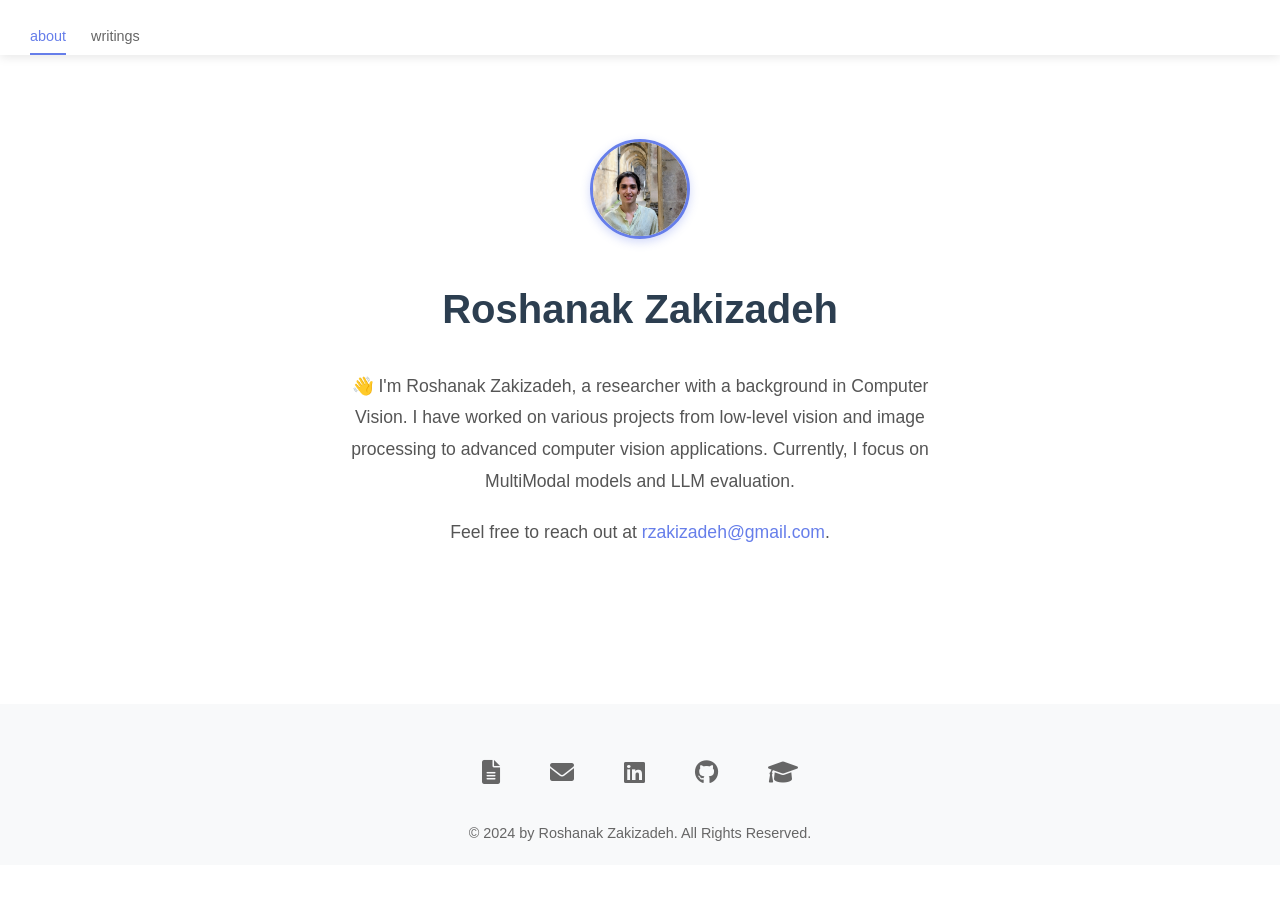
==== index.html @ 8b218d62 "Add cache busting parameter to force image reload" ====
<!DOCTYPE html>
<html lang="en">
<head>
    <meta charset="UTF-8">
    <meta name="viewport" content="width=device-width, initial-scale=1.0">
    <title>Roshanak Zakizadeh</title>
    <link rel="stylesheet" href="styles.css">
    <link rel="stylesheet" href="https://cdnjs.cloudflare.com/ajax/libs/font-awesome/6.0.0/css/all.min.css">
</head>
<body>
    <!-- Simple top bar -->
    <div class="top-bar"></div>
    
    <!-- Minimal tabs -->
    <nav class="minimal-nav">
        <div class="nav-tabs">
            <a href="index.html" class="tab-link active">about</a>
            <a href="https://medium.com/@rzakizadeh" class="tab-link" target="_blank">writings</a>
        </div>
    </nav>
    
    <main class="simple-main">
        <div class="profile-container">
            <div class="profile-picture">
                <img src="assets/profile.jpg?v=2" alt="Roshanak Zakizadeh" class="profile-img">
            </div>
            
            <h1>Roshanak Zakizadeh</h1>
            
            <div class="description">
                <p>👋 I'm Roshanak Zakizadeh, a researcher with a background in Computer Vision. I have worked on various projects from low-level vision and image processing to advanced computer vision applications. Currently, I focus on MultiModal models and LLM evaluation.</p>
                
                <p>Feel free to reach out at <a href="mailto:rzakizadeh@gmail.com">rzakizadeh@gmail.com</a>.</p>
            </div>
        </div>
    </main>
    
    <!-- Bottom icons -->
    <footer class="simple-footer">
        <div class="footer-icons">
            <a href="cv.html" class="footer-icon" title="CV">
                <i class="fas fa-file-alt"></i>
            </a>
            <a href="mailto:rzakizadeh@gmail.com" class="footer-icon" title="Email">
                <i class="fas fa-envelope"></i>
            </a>
            <a href="https://www.linkedin.com/in/roshanak-zakizadeh/" class="footer-icon" title="LinkedIn" target="_blank">
                <i class="fab fa-linkedin"></i>
            </a>
            <a href="https://github.com/roshanaz" class="footer-icon" title="GitHub" target="_blank">
                <i class="fab fa-github"></i>
            </a>
            <a href="https://scholar.google.com/citations?user=y65sgjgAAAAJ&hl=en" class="footer-icon" title="Google Scholar" target="_blank">
                <i class="fas fa-graduation-cap"></i>
            </a>
        </div>
        <div class="footer-text">
            <p>© 2024 by Roshanak Zakizadeh. All Rights Reserved.</p>
        </div>
    </footer>
</body>
</html>
---- styles.css ----
/* Reset and base styles */
* {
    margin: 0;
    padding: 0;
    box-sizing: border-box;
}

body {
    font-family: 'Segoe UI', Tahoma, Geneva, Verdana, sans-serif;
    line-height: 1.6;
    color: #333;
    background-color: #fff;
}

.container {
    max-width: 1200px;
    margin: 0 auto;
    padding: 0 20px;
}

/* Simple Layout Styles */
.top-bar {
    height: 4px;
    background: linear-gradient(135deg, #667eea 0%, #764ba2 100%);
    width: 100%;
}

/* Minimal Navigation Tabs */
.minimal-nav {
    padding: 20px 0 0 30px;
    background-color: #fff;
}

.nav-tabs {
    display: flex;
    gap: 25px;
}

.tab-link {
    color: #666;
    text-decoration: none;
    font-size: 0.9rem;
    font-weight: 400;
    padding: 5px 0;
    border-bottom: 2px solid transparent;
    transition: all 0.3s ease;
    position: relative;
}

.tab-link:hover {
    color: #667eea;
}

.tab-link.active {
    color: #667eea;
    border-bottom: 2px solid #667eea;
}

.simple-main {
    min-height: calc(100vh - 200px);
    display: flex;
    align-items: center;
    justify-content: center;
    padding: 60px 20px;
}

.profile-container {
    max-width: 800px;
    text-align: center;
}

.profile-picture {
    margin-bottom: 30px;
}

.profile-picture i {
    font-size: 120px;
    color: #667eea;
    opacity: 0.8;
}

.profile-img {
    width: 100px;
    height: 100px;
    border-radius: 50%;
    object-fit: cover;
    border: 3px solid #667eea;
    box-shadow: 0 3px 10px rgba(102, 126, 234, 0.3);
    transition: transform 0.3s ease, box-shadow 0.3s ease;
}

.profile-img:hover {
    transform: scale(1.05);
    box-shadow: 0 6px 20px rgba(102, 126, 234, 0.4);
}

.profile-container h1 {
    font-size: 2.5rem;
    margin-bottom: 30px;
    color: #2c3e50;
    font-weight: 600;
}

.description {
    max-width: 600px;
    margin: 0 auto;
}

.description p {
    font-size: 1.1rem;
    line-height: 1.8;
    color: #555;
    margin-bottom: 20px;
}

.description a {
    color: #667eea;
    text-decoration: none;
    transition: color 0.3s ease;
}

.description a:hover {
    color: #764ba2;
    text-decoration: underline;
}

.simple-footer {
    background-color: #f8f9fa;
    padding: 40px 20px 20px;
    text-align: center;
}

.footer-icons {
    display: flex;
    justify-content: center;
    gap: 30px;
    margin-bottom: 20px;
}

.footer-icon {
    color: #666;
    font-size: 1.5rem;
    transition: all 0.3s ease;
    text-decoration: none;
    padding: 10px;
    border-radius: 50%;
}

.footer-icon:hover {
    color: #667eea;
    transform: translateY(-2px);
}

.footer-text p {
    color: #666;
    font-size: 0.9rem;
    margin: 0;
}

/* Navigation */
nav {
    background: #fff;
    box-shadow: 0 2px 10px rgba(0,0,0,0.1);
    position: fixed;
    top: 0;
    width: 100%;
    z-index: 1000;
}

.nav-container {
    max-width: 1200px;
    margin: 0 auto;
    padding: 0 20px;
    display: flex;
    justify-content: space-between;
    align-items: center;
    height: 70px;
}

.logo h2 {
    color: #2c3e50;
    font-weight: 600;
}

.nav-menu {
    display: flex;
    list-style: none;
    gap: 30px;
}

.nav-link {
    text-decoration: none;
    color: #333;
    font-weight: 500;
    transition: color 0.3s ease;
    position: relative;
}

.nav-link:hover,
.nav-link.active {
    color: #3498db;
}

.nav-link.active::after {
    content: '';
    position: absolute;
    bottom: -5px;
    left: 0;
    width: 100%;
    height: 2px;
    background: #3498db;
}

/* Hero Section */
.hero {
    background: linear-gradient(135deg, #667eea 0%, #764ba2 100%);
    color: white;
    min-height: 100vh;
    display: flex;
    align-items: center;
    text-align: center;
    padding-top: 70px;
}

.hero-content h1 {
    font-size: 3.5rem;
    margin-bottom: 1rem;
    font-weight: 700;
}

.hero-subtitle {
    font-size: 1.3rem;
    margin-bottom: 2rem;
    opacity: 0.9;
}

.hero-buttons {
    display: flex;
    gap: 20px;
    justify-content: center;
    flex-wrap: wrap;
}

/* Buttons */
.btn {
    display: inline-block;
    padding: 12px 30px;
    text-decoration: none;
    border-radius: 5px;
    font-weight: 500;
    transition: all 0.3s ease;
    cursor: pointer;
    border: none;
    font-size: 1rem;
}

.btn-primary {
    background: #3498db;
    color: white;
}

.btn-primary:hover {
    background: #2980b9;
    transform: translateY(-2px);
}

.btn-secondary {
    background: transparent;
    color: white;
    border: 2px solid white;
}

.btn-secondary:hover {
    background: white;
    color: #333;
    transform: translateY(-2px);
}

/* Sections */
section {
    padding: 80px 0;
}

.about {
    background: #f8f9fa;
}

.about h2,
.contact h2 {
    font-size: 2.5rem;
    margin-bottom: 2rem;
    text-align: center;
    color: #2c3e50;
}

.about p {
    font-size: 1.1rem;
    max-width: 800px;
    margin: 0 auto 3rem;
    text-align: center;
    color: #666;
}

.skills h3 {
    font-size: 1.5rem;
    margin-bottom: 1.5rem;
    text-align: center;
    color: #2c3e50;
}

.skills-grid {
    display: flex;
    flex-wrap: wrap;
    gap: 15px;
    justify-content: center;
}

.skill-tag {
    background: #3498db;
    color: white;
    padding: 8px 16px;
    border-radius: 25px;
    font-size: 0.9rem;
    font-weight: 500;
}

/* Contact Section */
.contact {
    text-align: center;
}

.contact p {
    font-size: 1.1rem;
    margin-bottom: 2rem;
    color: #666;
}

.contact-links {
    display: flex;
    gap: 20px;
    justify-content: center;
    flex-wrap: wrap;
}

.contact-link {
    display: inline-block;
    padding: 12px 25px;
    background: #3498db;
    color: white;
    text-decoration: none;
    border-radius: 5px;
    font-weight: 500;
    transition: all 0.3s ease;
}

.contact-link:hover {
    background: #2980b9;
    transform: translateY(-2px);
}

/* CV Styles */
.cv-main {
    padding-top: 70px;
    min-height: 100vh;
}

.cv-section {
    padding: 40px 0;
}

.cv-header {
    text-align: center;
    margin-bottom: 40px;
}

.cv-header h1 {
    font-size: 2.5rem;
    color: #2c3e50;
    margin-bottom: 10px;
}

.cv-header p {
    font-size: 1.1rem;
    color: #666;
    margin-bottom: 30px;
}

.cv-actions {
    display: flex;
    gap: 20px;
    justify-content: center;
    flex-wrap: wrap;
}

.pdf-container {
    max-width: 1000px;
    margin: 0 auto;
    background: white;
    border-radius: 10px;
    box-shadow: 0 5px 15px rgba(0,0,0,0.1);
}

.pdf-container iframe {
    width: 100%;
    border: none;
    border-radius: 10px;
}

.cv-fallback {
    max-width: 600px;
    margin: 40px auto 0;
    padding: 30px;
    background: #f8f9fa;
    border-radius: 10px;
    text-align: center;
}

.cv-fallback h2 {
    color: #2c3e50;
    margin-bottom: 15px;
}

.cv-fallback ul {
    list-style: none;
    margin-top: 20px;
}

.cv-fallback li {
    margin: 10px 0;
}

.cv-fallback a {
    color: #3498db;
    text-decoration: none;
    font-weight: 500;
}

.cv-fallback a:hover {
    text-decoration: underline;
}

/* Footer */
footer {
    background: #2c3e50;
    color: white;
    text-align: center;
    padding: 20px 0;
}

/* Responsive Design */
@media (max-width: 768px) {
    .nav-menu {
        display: none;
    }

    .minimal-nav {
        padding: 15px 0 0 20px;
    }

    .nav-tabs {
        gap: 20px;
    }

    .hero-content h1 {
        font-size: 2.5rem;
    }

    .hero-subtitle {
        font-size: 1.1rem;
    }

    .hero-buttons {
        flex-direction: column;
        align-items: center;
    }

    .btn {
        width: 200px;
    }

    .contact-links {
        flex-direction: column;
        align-items: center;
    }

    .contact-link {
        width: 200px;
    }

    .cv-actions {
        flex-direction: column;
        align-items: center;
    }

    .pdf-container iframe {
        height: 600px;
    }

    .profile-container h1 {
        font-size: 2rem;
    }

    .footer-icons {
        gap: 20px;
    }
}

@media (max-width: 480px) {
    .nav-container {
        padding: 0 15px;
        height: 60px;
    }

    .logo h2 {
        font-size: 1.3rem;
    }

    .minimal-nav {
        padding: 10px 0 0 15px;
    }

    .tab-link {
        font-size: 0.85rem;
    }

    .hero {
        padding: 20px 15px;
    }

    .hero-content h1 {
        font-size: 2rem;
    }

    section {
        padding: 60px 0;
    }

    .profile-picture i {
        font-size: 80px;
    }

    .profile-img {
        width: 80px;
        height: 80px;
    }

    .profile-container h1 {
        font-size: 1.8rem;
    }

    .description p {
        font-size: 1rem;
    }
}
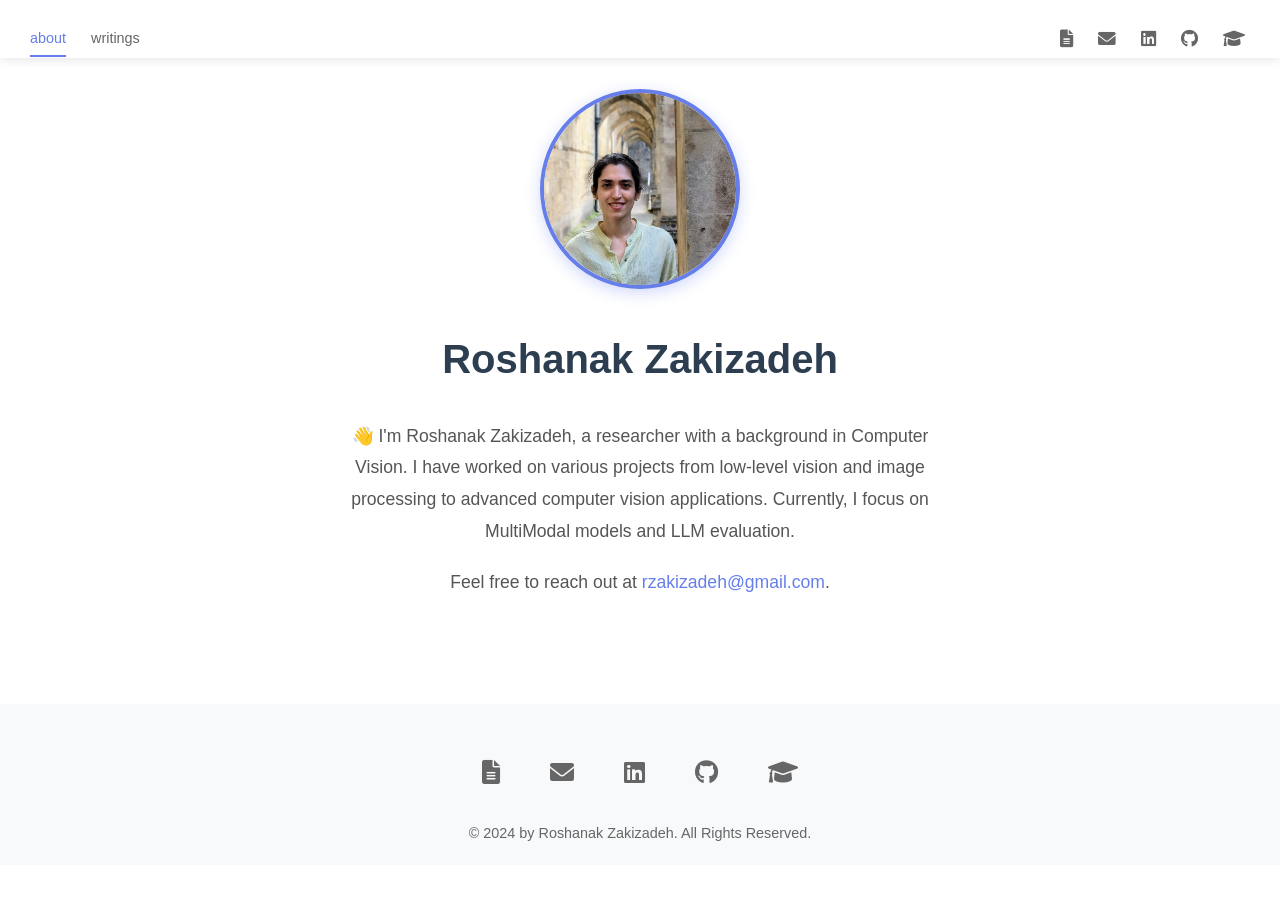
==== commit f7608bd3: "Move social icons to top navigation for immediate visibility" ====
--- a/index.html
+++ b/index.html
@@ -16,6 +16,25 @@
         <div class="nav-tabs">
             <a href="index.html" class="tab-link active">about</a>
             <a href="https://medium.com/@rzakizadeh" class="tab-link" target="_blank">writings</a>
+        </div>
+        
+        <!-- Top social icons -->
+        <div class="top-social-icons">
+            <a href="cv.html" class="top-icon" title="CV">
+                <i class="fas fa-file-alt"></i>
+            </a>
+            <a href="mailto:rzakizadeh@gmail.com" class="top-icon" title="Email">
+                <i class="fas fa-envelope"></i>
+            </a>
+            <a href="https://www.linkedin.com/in/roshanak-zakizadeh/" class="top-icon" title="LinkedIn" target="_blank">
+                <i class="fab fa-linkedin"></i>
+            </a>
+            <a href="https://github.com/roshanaz" class="top-icon" title="GitHub" target="_blank">
+                <i class="fab fa-github"></i>
+            </a>
+            <a href="https://scholar.google.com/citations?user=y65sgjgAAAAJ&hl=en" class="top-icon" title="Google Scholar" target="_blank">
+                <i class="fas fa-graduation-cap"></i>
+            </a>
         </div>
     </nav>
     
--- a/styles.css
+++ b/styles.css
@@ -27,13 +27,37 @@
 
 /* Minimal Navigation Tabs */
 .minimal-nav {
-    padding: 20px 0 0 30px;
+    display: flex;
+    justify-content: space-between;
+    align-items: center;
+    padding: 20px 30px 0;
     background-color: #fff;
 }
 
 .nav-tabs {
     display: flex;
     gap: 25px;
+}
+
+/* Top Social Icons */
+.top-social-icons {
+    display: flex;
+    gap: 15px;
+    align-items: center;
+}
+
+.top-icon {
+    color: #666;
+    font-size: 1.1rem;
+    transition: all 0.3s ease;
+    text-decoration: none;
+    padding: 5px;
+    border-radius: 50%;
+}
+
+.top-icon:hover {
+    color: #667eea;
+    transform: translateY(-1px);
 }
 
 .tab-link {
@@ -80,12 +104,12 @@
 }
 
 .profile-img {
-    width: 100px;
-    height: 100px;
+    width: 200px;
+    height: 200px;
     border-radius: 50%;
     object-fit: cover;
-    border: 3px solid #667eea;
-    box-shadow: 0 3px 10px rgba(102, 126, 234, 0.3);
+    border: 4px solid #667eea;
+    box-shadow: 0 4px 15px rgba(102, 126, 234, 0.3);
     transition: transform 0.3s ease, box-shadow 0.3s ease;
 }
 
@@ -454,11 +478,22 @@
     }
 
     .minimal-nav {
-        padding: 15px 0 0 20px;
+        padding: 15px 20px 0;
+        flex-direction: column;
+        gap: 15px;
+        align-items: flex-start;
     }
 
     .nav-tabs {
         gap: 20px;
+    }
+
+    .top-social-icons {
+        gap: 12px;
+    }
+
+    .top-icon {
+        font-size: 1rem;
     }
 
     .hero-content h1 {
@@ -516,13 +551,17 @@
     }
 
     .minimal-nav {
-        padding: 10px 0 0 15px;
+        padding: 10px 15px 0;
     }
 
     .tab-link {
         font-size: 0.85rem;
     }
 
+    .top-icon {
+        font-size: 0.95rem;
+    }
+
     .hero {
         padding: 20px 15px;
     }
@@ -540,8 +579,8 @@
     }
 
     .profile-img {
-        width: 80px;
-        height: 80px;
+        width: 160px;
+        height: 160px;
     }
 
     .profile-container h1 {
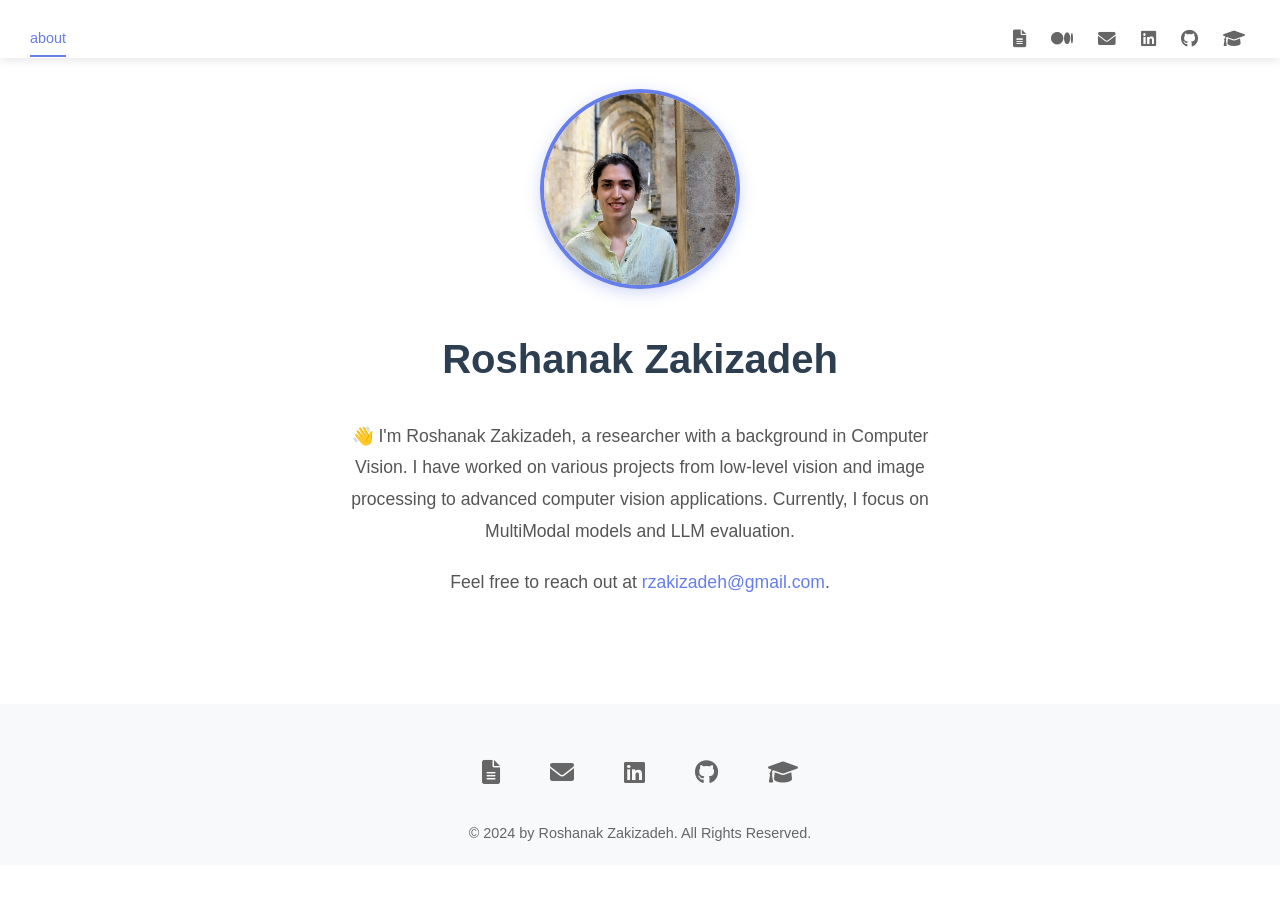
==== commit ba951c22: "Move Medium to social icons area and use Medium icon instead of text" ====
--- a/index.html
+++ b/index.html
@@ -15,13 +15,15 @@
     <nav class="minimal-nav">
         <div class="nav-tabs">
             <a href="index.html" class="tab-link active">about</a>
-            <a href="https://medium.com/@rzakizadeh" class="tab-link" target="_blank">writings</a>
         </div>
         
         <!-- Top social icons -->
         <div class="top-social-icons">
             <a href="cv.html" class="top-icon" title="CV">
                 <i class="fas fa-file-alt"></i>
+            </a>
+            <a href="https://medium.com/@rzakizadeh" class="top-icon" title="Medium" target="_blank">
+                <i class="fab fa-medium"></i>
             </a>
             <a href="mailto:rzakizadeh@gmail.com" class="top-icon" title="Email">
                 <i class="fas fa-envelope"></i>
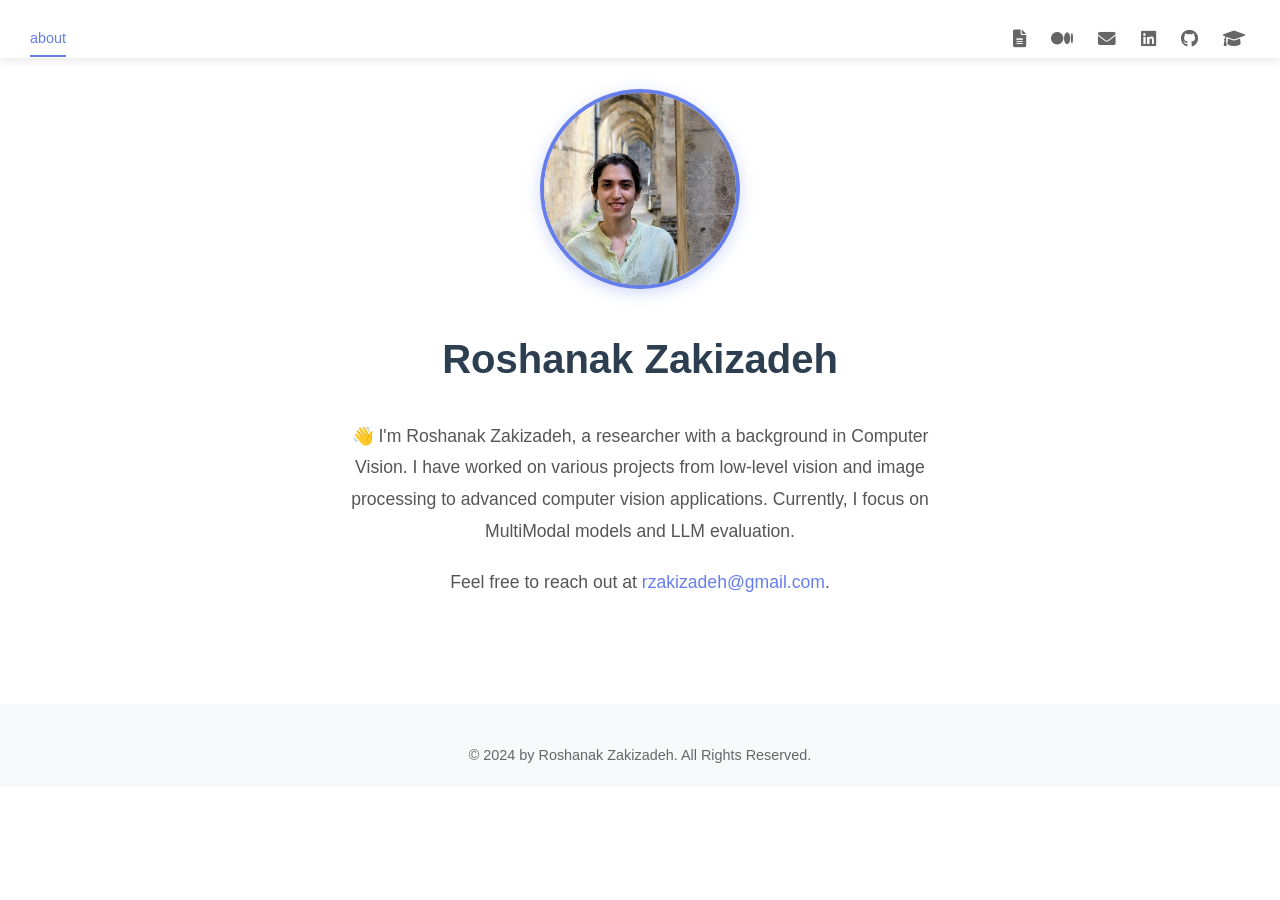
==== commit 7af023df: "Remove redundant bottom footer icons - all icons now in top navigation" ====
--- a/index.html
+++ b/index.html
@@ -56,25 +56,8 @@
         </div>
     </main>
     
-    <!-- Bottom icons -->
+    <!-- Footer -->
     <footer class="simple-footer">
-        <div class="footer-icons">
-            <a href="cv.html" class="footer-icon" title="CV">
-                <i class="fas fa-file-alt"></i>
-            </a>
-            <a href="mailto:rzakizadeh@gmail.com" class="footer-icon" title="Email">
-                <i class="fas fa-envelope"></i>
-            </a>
-            <a href="https://www.linkedin.com/in/roshanak-zakizadeh/" class="footer-icon" title="LinkedIn" target="_blank">
-                <i class="fab fa-linkedin"></i>
-            </a>
-            <a href="https://github.com/roshanaz" class="footer-icon" title="GitHub" target="_blank">
-                <i class="fab fa-github"></i>
-            </a>
-            <a href="https://scholar.google.com/citations?user=y65sgjgAAAAJ&hl=en" class="footer-icon" title="Google Scholar" target="_blank">
-                <i class="fas fa-graduation-cap"></i>
-            </a>
-        </div>
         <div class="footer-text">
             <p>© 2024 by Roshanak Zakizadeh. All Rights Reserved.</p>
         </div>
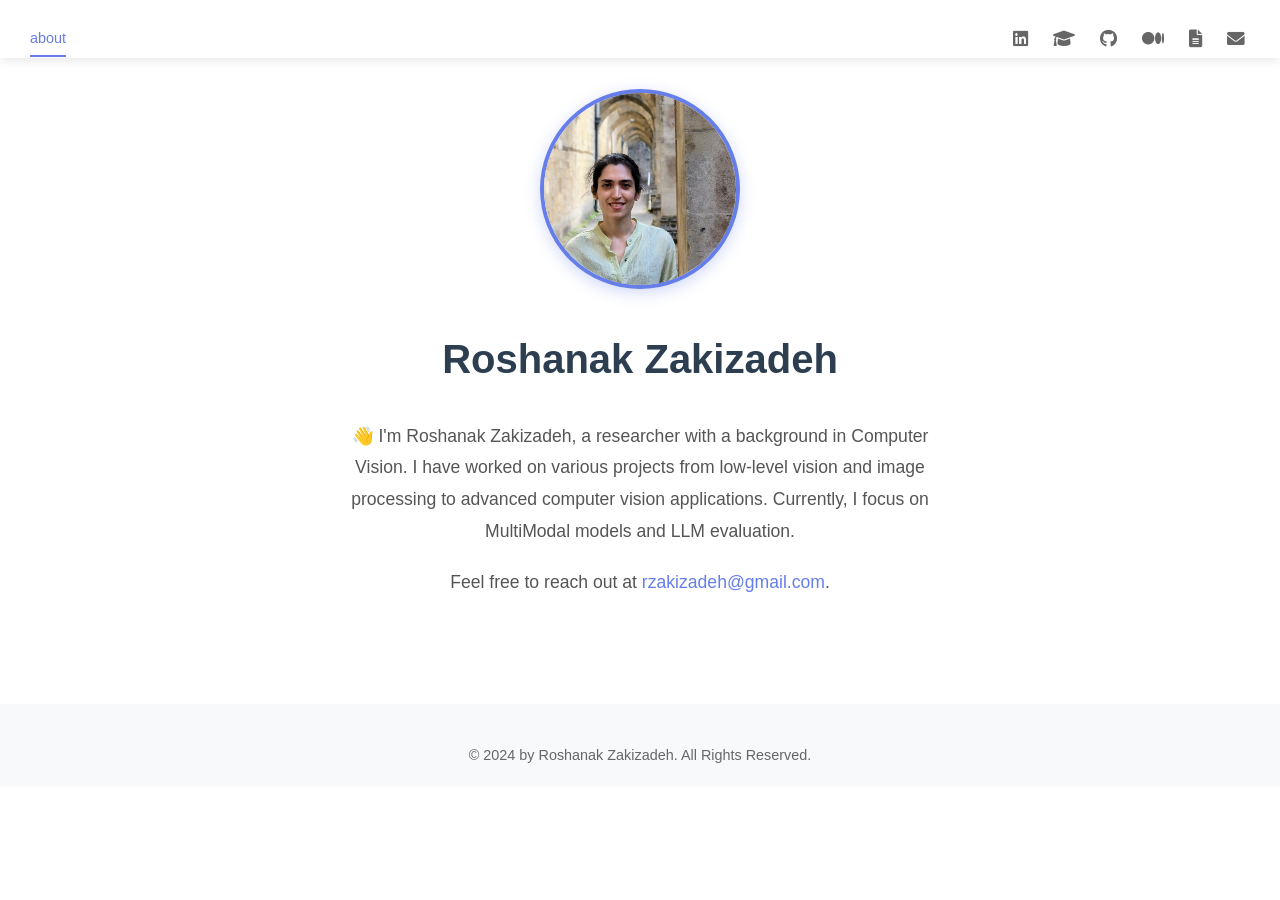
==== commit dd9571cd: "Reorder social icons: LinkedIn, Scholar, GitHub, Medium, CV, Email" ====
--- a/index.html
+++ b/index.html
@@ -19,23 +19,23 @@
         
         <!-- Top social icons -->
         <div class="top-social-icons">
-            <a href="cv.html" class="top-icon" title="CV">
-                <i class="fas fa-file-alt"></i>
+            <a href="https://www.linkedin.com/in/roshanak-zakizadeh/" class="top-icon" title="LinkedIn" target="_blank">
+                <i class="fab fa-linkedin"></i>
+            </a>
+            <a href="https://scholar.google.com/citations?user=y65sgjgAAAAJ&hl=en" class="top-icon" title="Google Scholar" target="_blank">
+                <i class="fas fa-graduation-cap"></i>
+            </a>
+            <a href="https://github.com/roshanaz" class="top-icon" title="GitHub" target="_blank">
+                <i class="fab fa-github"></i>
             </a>
             <a href="https://medium.com/@rzakizadeh" class="top-icon" title="Medium" target="_blank">
                 <i class="fab fa-medium"></i>
             </a>
+            <a href="cv.html" class="top-icon" title="CV">
+                <i class="fas fa-file-alt"></i>
+            </a>
             <a href="mailto:rzakizadeh@gmail.com" class="top-icon" title="Email">
                 <i class="fas fa-envelope"></i>
-            </a>
-            <a href="https://www.linkedin.com/in/roshanak-zakizadeh/" class="top-icon" title="LinkedIn" target="_blank">
-                <i class="fab fa-linkedin"></i>
-            </a>
-            <a href="https://github.com/roshanaz" class="top-icon" title="GitHub" target="_blank">
-                <i class="fab fa-github"></i>
-            </a>
-            <a href="https://scholar.google.com/citations?user=y65sgjgAAAAJ&hl=en" class="top-icon" title="Google Scholar" target="_blank">
-                <i class="fas fa-graduation-cap"></i>
             </a>
         </div>
     </nav>
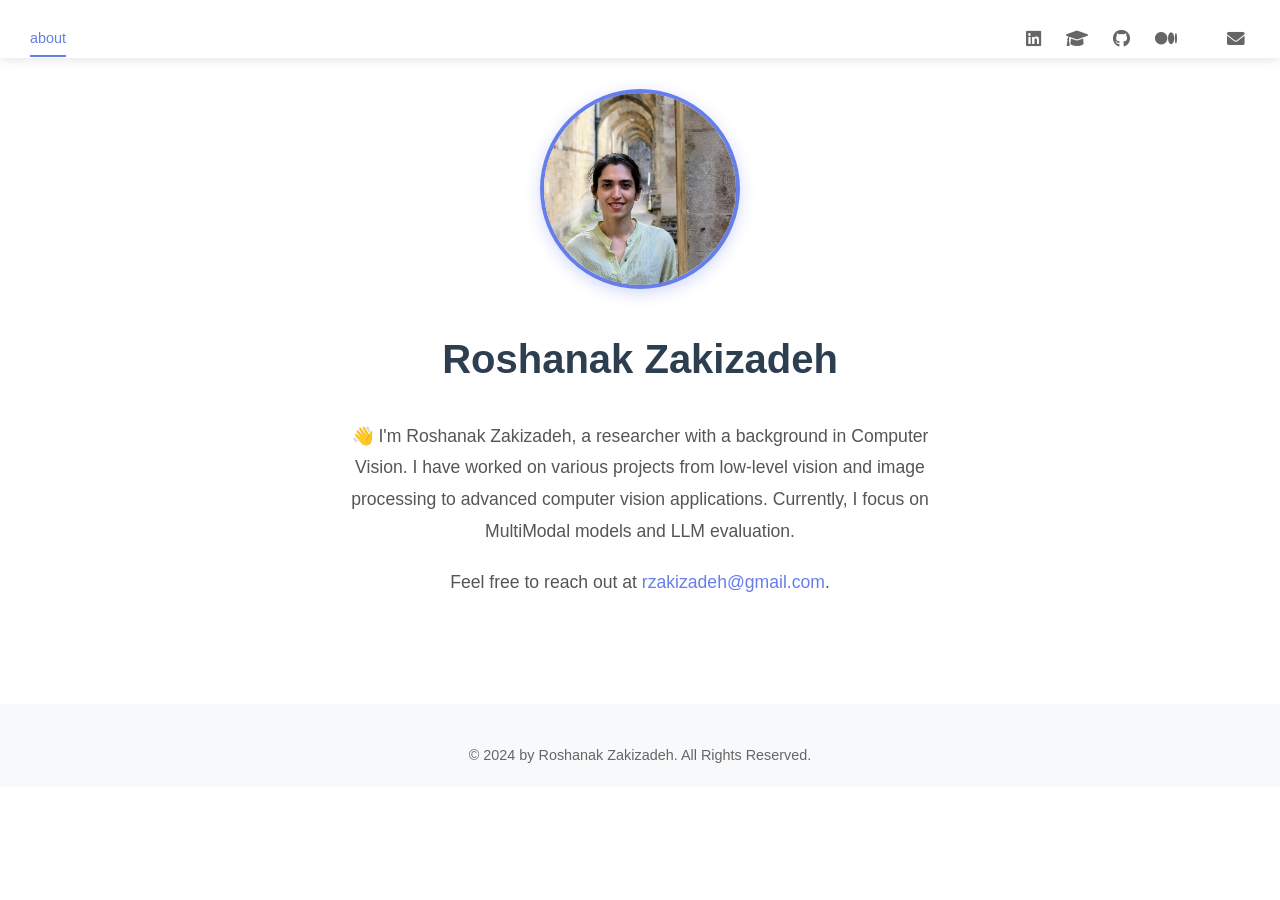
==== commit e4cd10ec: "Update CV icon to file-user for better visual representation" ====
--- a/index.html
+++ b/index.html
@@ -32,7 +32,7 @@
                 <i class="fab fa-medium"></i>
             </a>
             <a href="cv.html" class="top-icon" title="CV">
-                <i class="fas fa-file-alt"></i>
+                <i class="fas fa-file-user"></i>
             </a>
             <a href="mailto:rzakizadeh@gmail.com" class="top-icon" title="Email">
                 <i class="fas fa-envelope"></i>
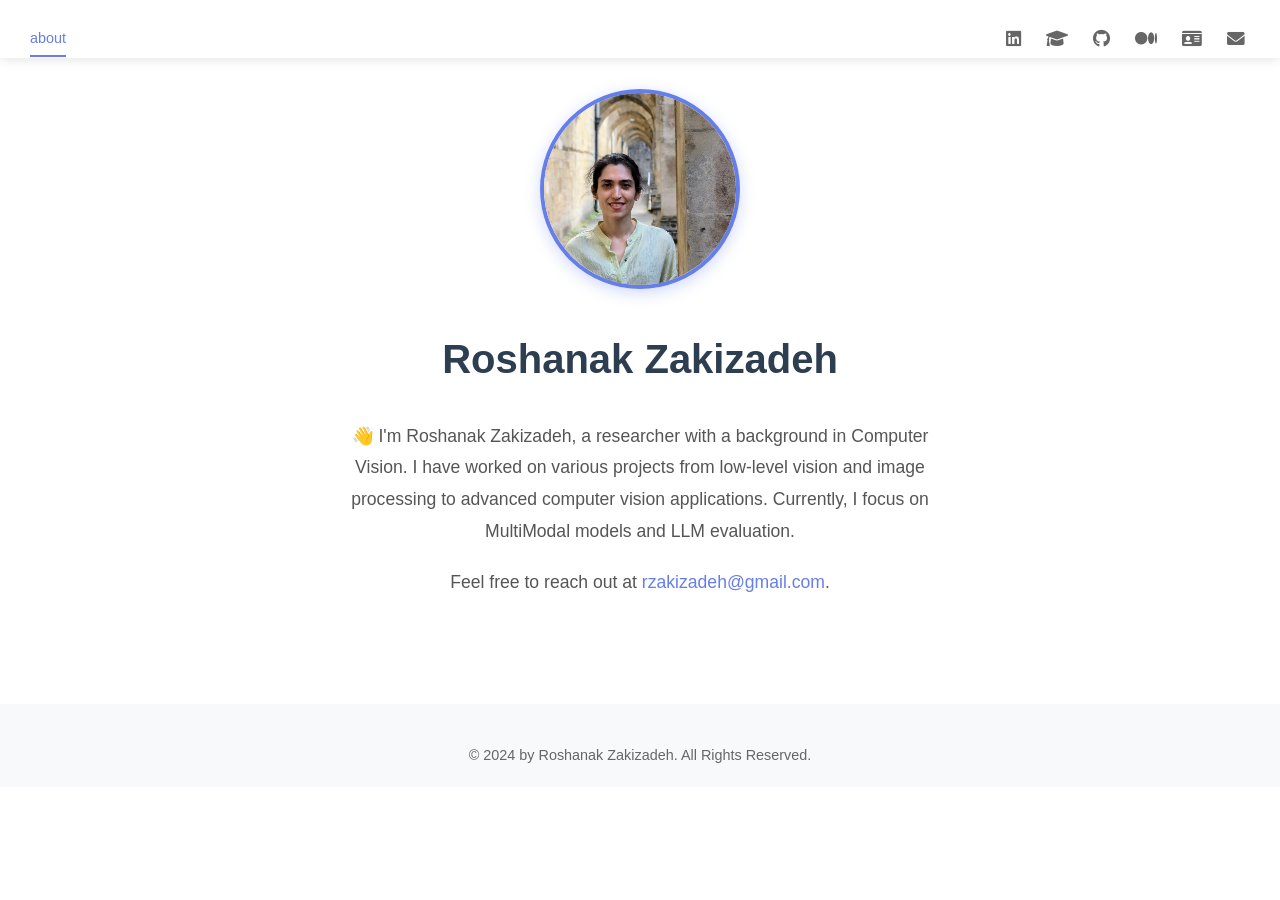
==== commit 961679cf: "Fix CV icon visibility issue - use id-card instead of file-user" ====
--- a/index.html
+++ b/index.html
@@ -32,7 +32,7 @@
                 <i class="fab fa-medium"></i>
             </a>
             <a href="cv.html" class="top-icon" title="CV">
-                <i class="fas fa-file-user"></i>
+                <i class="fas fa-id-card"></i>
             </a>
             <a href="mailto:rzakizadeh@gmail.com" class="top-icon" title="Email">
                 <i class="fas fa-envelope"></i>
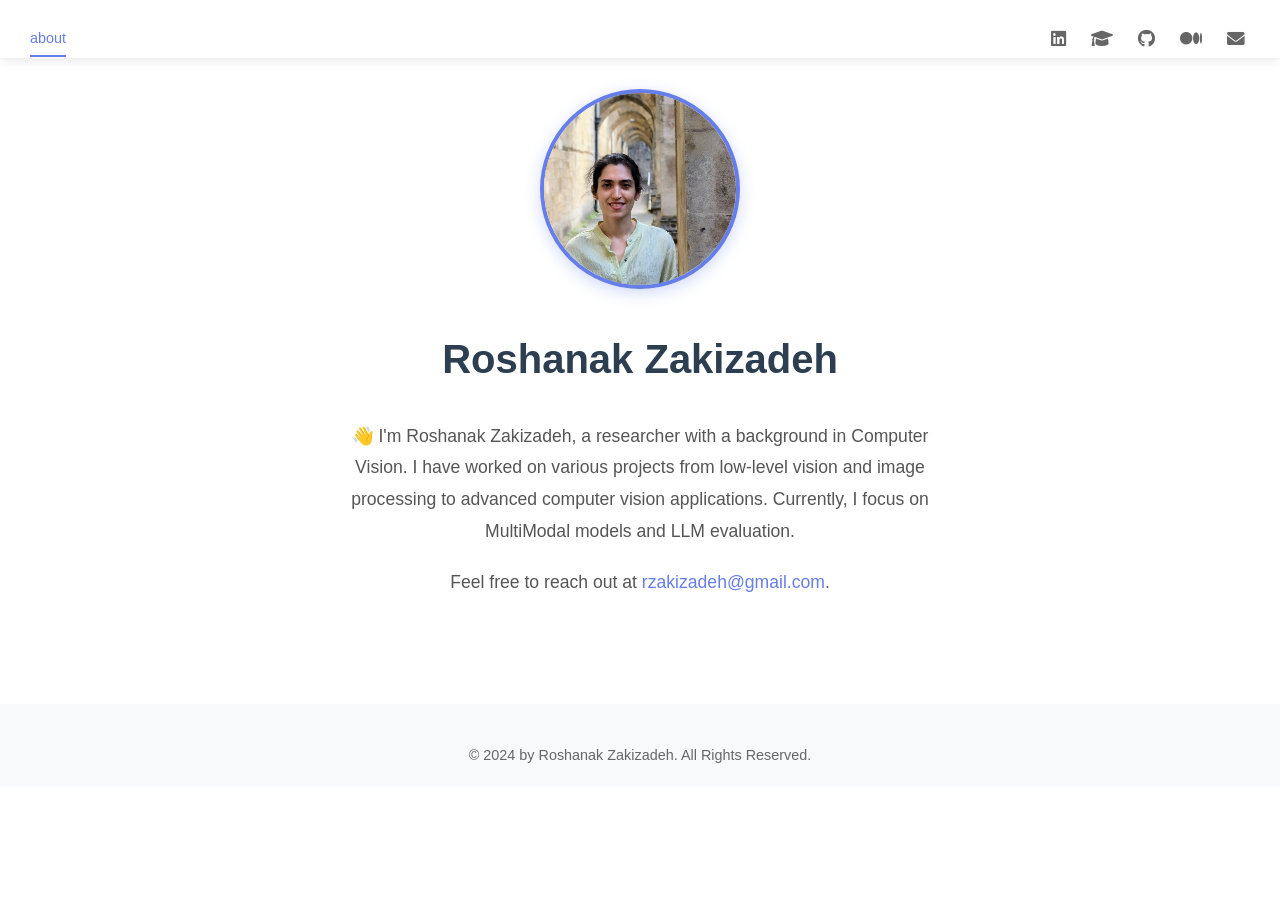
==== commit 4151a2e8: "Temporarily comment out CV link from navigation" ====
--- a/index.html
+++ b/index.html
@@ -31,9 +31,9 @@
             <a href="https://medium.com/@rzakizadeh" class="top-icon" title="Medium" target="_blank">
                 <i class="fab fa-medium"></i>
             </a>
-            <a href="cv.html" class="top-icon" title="CV">
+            <!-- <a href="cv.html" class="top-icon" title="CV">
                 <i class="fas fa-id-card"></i>
-            </a>
+            </a> -->
             <a href="mailto:rzakizadeh@gmail.com" class="top-icon" title="Email">
                 <i class="fas fa-envelope"></i>
             </a>
